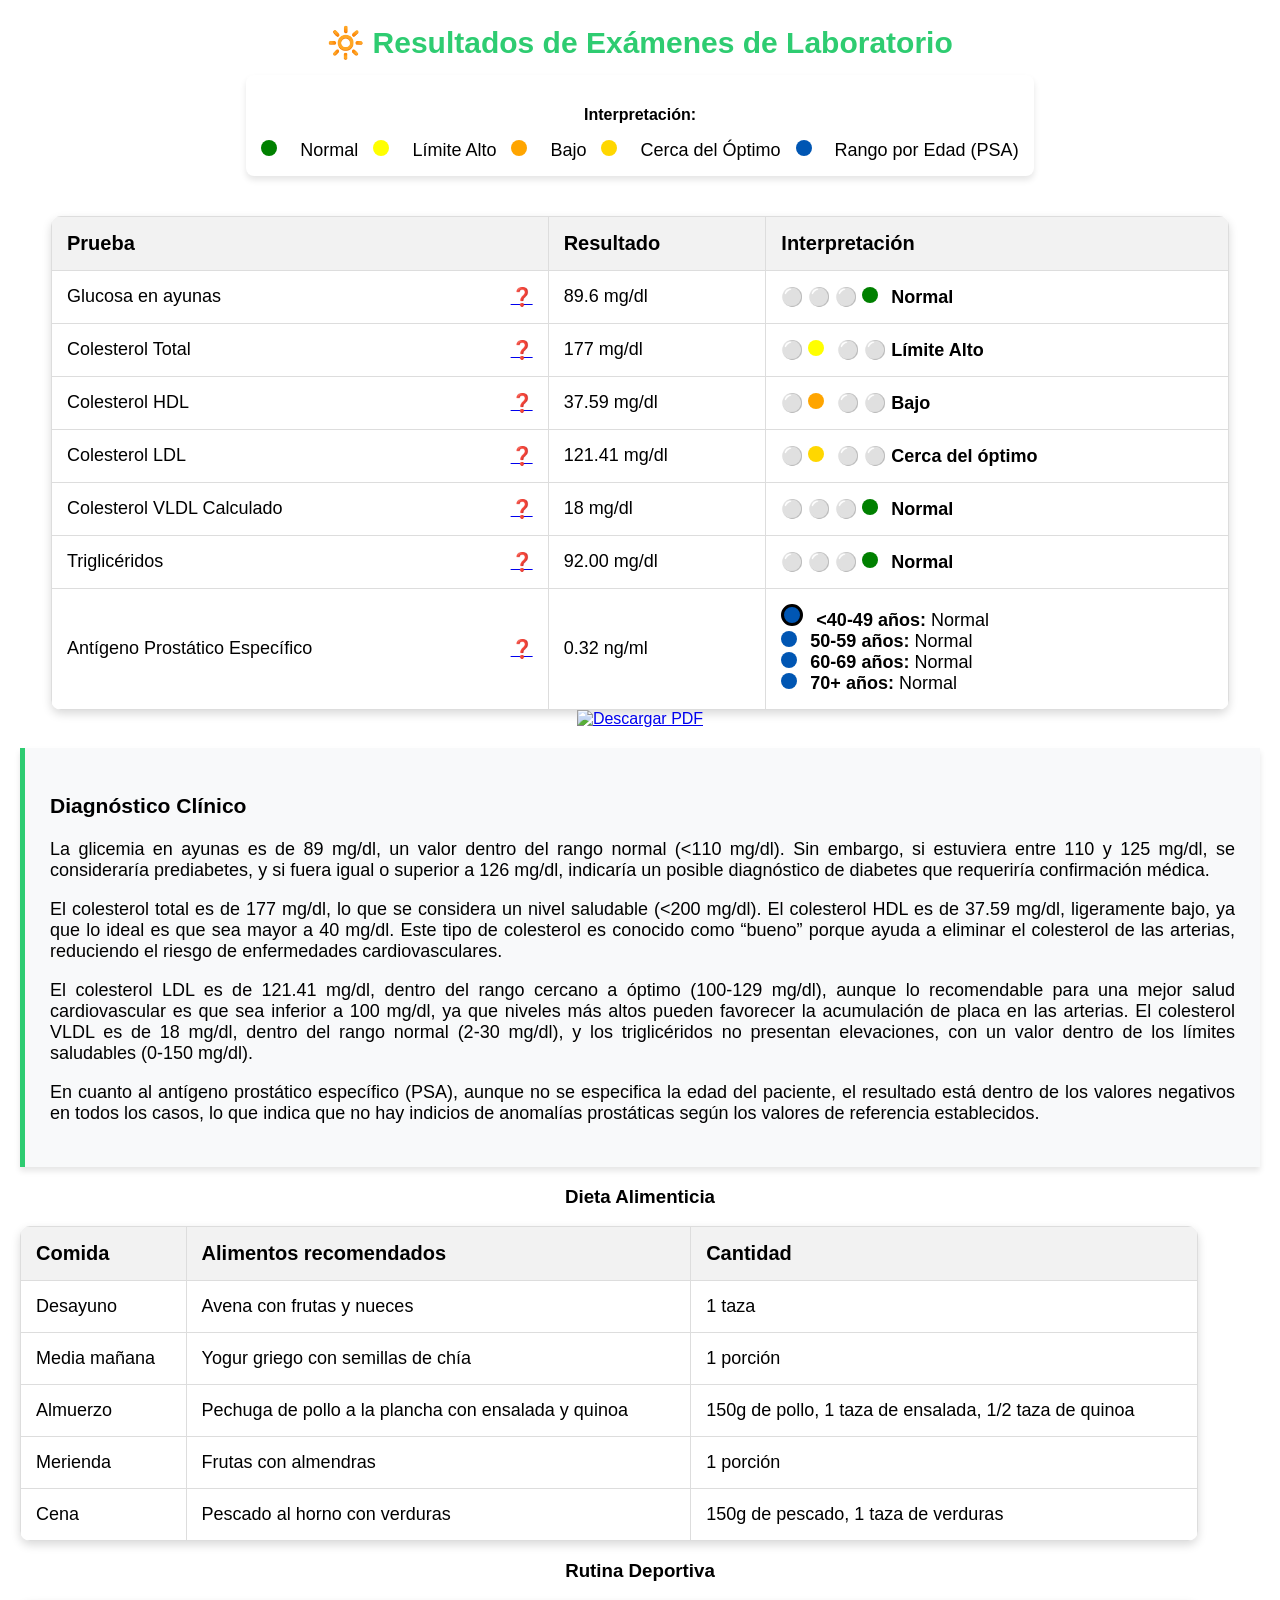
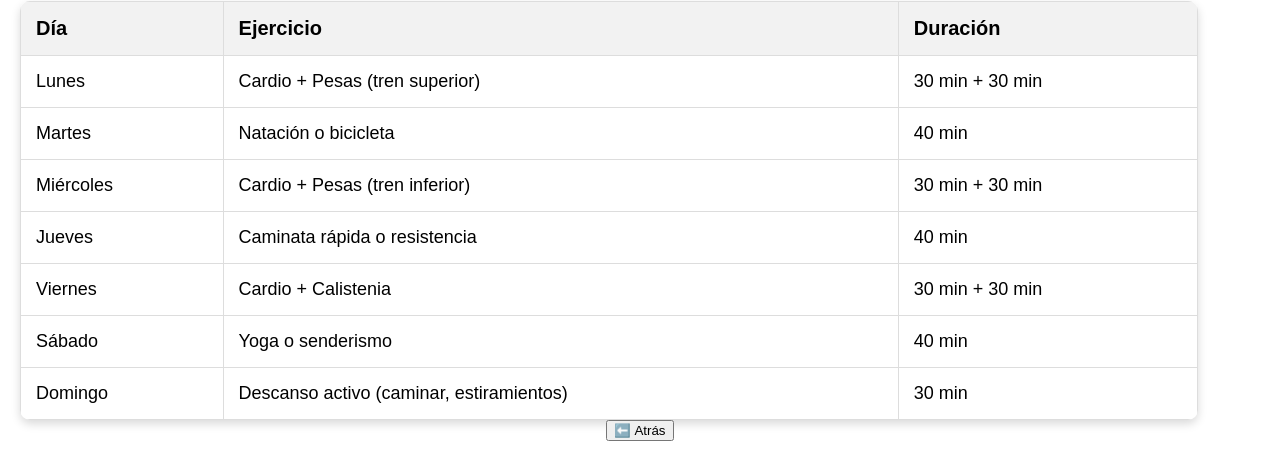
==== index3_p.html @ 1284030d "Add files via upload" ====
<!DOCTYPE html>
<html lang="es">
<head>
    <meta charset="UTF-8">
    <meta name="viewport" content="width=device-width, initial-scale=1.0">
    <title>Resultados de Exámenes</title>
    <link rel="stylesheet" href="stilo3.css">
    <style>
        .info-icon {
            margin-left: 10px;
            float: right;
        }
    </style>
</head>
<body>

    <h2>🔆 <b>Resultados de Exámenes de Laboratorio</b></h2>

    <!-- Leyenda de colores -->
    <div class="leyenda">
        <p><b>Interpretación:</b></p>
        <div class="bolitas">
            <span class="circle verde"></span> Normal
            <span class="circle amarillo"></span> Límite Alto
            <span class="circle naranja"></span> Bajo
            <span class="circle dorado"></span> Cerca del Óptimo
            <span class="circle azul"></span> Rango por Edad (PSA)
        </div>
    </div>

    <div class="container">
        <table>
            <tr>
                <th>Prueba</th>
                <th>Resultado</th>
                <th>Interpretación</th>
            </tr>
            <tr>
                <td>Glucosa en ayunas <a href='https://medlineplus.gov/spanish/glucose.html' target='_blank' class='info-icon'>❓</a></td>
                <td>89.6 mg/dl</td>
                <td>
                    ⚪ ⚪ ⚪ <span class="circle verde"></span> <b>Normal</b>
                </td>
            </tr>
            <tr>
                <td>Colesterol Total <a href='https://medlineplus.gov/spanish/cholesterol.html' target='_blank' class='info-icon'>❓</a></td>
                <td>177 mg/dl</td>
                <td>
                    ⚪ <span class="circle amarillo"></span> ⚪ ⚪ <b>Límite Alto</b>
                </td>
            </tr>
            <tr>
                <td>Colesterol HDL <a href='https://medlineplus.gov/spanish/cholesterol.html' target='_blank' class='info-icon'>❓</a></td>
                <td>37.59 mg/dl</td>
                <td>
                    ⚪ <span class="circle naranja"></span> ⚪ ⚪ <b>Bajo</b>
                </td>
            </tr>
            <tr>
                <td>Colesterol LDL <a href='https://medlineplus.gov/spanish/cholesterol.html' target='_blank' class='info-icon'>❓</a></td>
                <td>121.41 mg/dl</td>
                <td>
                    ⚪ <span class="circle dorado"></span> ⚪ ⚪ <b>Cerca del óptimo</b>
                </td>
            </tr>
            <tr>
                <td>Colesterol VLDL Calculado <a href='https://medlineplus.gov/spanish/cholesterol.html' target='_blank' class='info-icon'>❓</a></td>
                <td>18 mg/dl</td>
                <td>
                    ⚪ ⚪ ⚪ <span class="circle verde"></span> <b>Normal</b>
                </td>
            </tr>
            <tr>
                <td>Triglicéridos <a href='https://medlineplus.gov/spanish/triglycerides.html' target='_blank' class='info-icon'>❓</a></td>
                <td>92.00 mg/dl</td>
                <td>
                    ⚪ ⚪ ⚪ <span class="circle verde"></span> <b>Normal</b>
                </td>
            </tr>
            <tr>
                <td>Antígeno Prostático Específico <a href='https://medlineplus.gov/spanish/prostatecancerscreening.html' target='_blank' class='info-icon'>❓</a></td>
                <td>0.32 ng/ml</td>
                <td>
                    <span class="circle azul activa"></span> <b>&lt;40-49 años:</b> Normal<br>
                    <span class="circle azul"></span> <b>50-59 años:</b> Normal<br>
                    <span class="circle azul"></span> <b>60-69 años:</b> Normal<br>
                    <span class="circle azul"></span> <b>70+ años:</b> Normal
                </td>
            </tr>
        </table>
    </div>

    <div class="boton-descargar">
        <a href="resultados.pdf" download="resultados.pdf">
            <img src="descargar.png" alt="Descargar PDF" class="descargar-img">
        </a>
    </div>
    
    
    <!-- Diagnóstico Clínico -->

    <!-- Diagnóstico Clínico -->
    <!-- Diagnóstico Clínico -->
<div class="diagnostico">
    <h3>Diagnóstico Clínico</h3>
    <p>La glicemia en ayunas es de 89 mg/dl, un valor dentro del rango normal (<110 mg/dl). Sin embargo, si estuviera entre 110 y 125 mg/dl, se consideraría prediabetes, y si fuera igual o superior a 126 mg/dl, indicaría un posible diagnóstico de diabetes que requeriría confirmación médica.</p>

    <p>El colesterol total es de 177 mg/dl, lo que se considera un nivel saludable (<200 mg/dl). El colesterol HDL es de 37.59 mg/dl, ligeramente bajo, ya que lo ideal es que sea mayor a 40 mg/dl. Este tipo de colesterol es conocido como “bueno” porque ayuda a eliminar el colesterol de las arterias, reduciendo el riesgo de enfermedades cardiovasculares.</p>

    <p>El colesterol LDL es de 121.41 mg/dl, dentro del rango cercano a óptimo (100-129 mg/dl), aunque lo recomendable para una mejor salud cardiovascular es que sea inferior a 100 mg/dl, ya que niveles más altos pueden favorecer la acumulación de placa en las arterias. El colesterol VLDL es de 18 mg/dl, dentro del rango normal (2-30 mg/dl), y los triglicéridos no presentan elevaciones, con un valor dentro de los límites saludables (0-150 mg/dl).</p>

    <p>En cuanto al antígeno prostático específico (PSA), aunque no se especifica la edad del paciente, el resultado está dentro de los valores negativos en todos los casos, lo que indica que no hay indicios de anomalías prostáticas según los valores de referencia establecidos.</p>
</div>


    <!-- Dieta Alimenticia -->
    <div class="dieta">
        <h3>Dieta Alimenticia</h3>
        <table>
            <tr>
                <th>Comida</th>
                <th>Alimentos recomendados</th>
                <th>Cantidad</th>
            </tr>
            <tr>
                <td>Desayuno</td>
                <td>Avena con frutas y nueces</td>
                <td>1 taza</td>
            </tr>
            <tr>
                <td>Media mañana</td>
                <td>Yogur griego con semillas de chía</td>
                <td>1 porción</td>
            </tr>
            <tr>
                <td>Almuerzo</td>
                <td>Pechuga de pollo a la plancha con ensalada y quinoa</td>
                <td>150g de pollo, 1 taza de ensalada, 1/2 taza de quinoa</td>
            </tr>
            <tr>
                <td>Merienda</td>
                <td>Frutas con almendras</td>
                <td>1 porción</td>
            </tr>
            <tr>
                <td>Cena</td>
                <td>Pescado al horno con verduras</td>
                <td>150g de pescado, 1 taza de verduras</td>
            </tr>
        </table>
    </div>

    <!-- Rutina Deportiva -->
    <div class="rutina">
        <h3>Rutina Deportiva</h3>
        <table>
            <tr>
                <th>Día</th>
                <th>Ejercicio</th>
                <th>Duración</th>
            </tr>
            <tr>
                <td>Lunes</td>
                <td>Cardio + Pesas (tren superior)</td>
                <td>30 min + 30 min</td>
            </tr>
            <tr>
                <td>Martes</td>
                <td>Natación o bicicleta</td>
                <td>40 min</td>
            </tr>
            <tr>
                <td>Miércoles</td>
                <td>Cardio + Pesas (tren inferior)</td>
                <td>30 min + 30 min</td>
            </tr>
            <tr>
                <td>Jueves</td>
                <td>Caminata rápida o resistencia</td>
                <td>40 min</td>
            </tr>
            <tr>
                <td>Viernes</td>
                <td>Cardio + Calistenia</td>
                <td>30 min + 30 min</td>
            </tr>
            <tr>
                <td>Sábado</td>
                <td>Yoga o senderismo</td>
                <td>40 min</td>
            </tr>
            <tr>
                <td>Domingo</td>
                <td>Descanso activo (caminar, estiramientos)</td>
                <td>30 min</td>
            </tr>
        </table>
    </div>

     <!-- Botón para volver atrás -->
     <div class="boton-atras">
        <button onclick="window.history.back()">⬅️ Atrás</button>
    </div>

    <script>
        function descargarPDF() {
            window.print();
        }
    </script>

</body>
</html>


</body>
</html>
---- stilo3.css ----
body {
    font-family: Arial, sans-serif;
    background-color: white; /* Fondo completamente blanco */
    margin: 20px;
    text-align: center;
}

h2 {
    font-size: 30px; /* Más grande */
    margin-bottom: 15px;
    color: #2ECC71; /* Verde claro */
}

.leyenda {
    background: #ffffff;
    padding: 15px;
    border-radius: 8px;
    box-shadow: 0px 4px 6px rgba(0, 0, 0, 0.1);
    display: inline-block;
    margin-bottom: 20px;
}

.bolitas {
    display: flex;
    justify-content: center;
    gap: 15px;
    margin-top: 5px;
    font-size: 18px;
}

/* Estilos de la tabla */
.container {
    display: flex;
    justify-content: center;
    margin-top: 20px;
}

table {
    width: 95%; /* Más grande */
    border-collapse: collapse;
    background: white;
    box-shadow: 0px 4px 10px rgba(0, 0, 0, 0.15);
    border-radius: 10px;
    overflow: hidden;
}

th, td {
    border: 1px solid #ddd;
    padding: 15px; /* Espaciado más grande */
    text-align: left;
    font-size: 18px; /* Letra más grande */
}

th {
    background-color: #f2f2f2;
    font-weight: bold;
    font-size: 20px;
}

/* Estilos de las bolitas de colores */
.circle {
    height: 16px; /* Más grande */
    width: 16px;
    border-radius: 50%;
    display: inline-block;
    margin-right: 8px;
}

/* Colores de interpretación */
.verde { background-color: green; }
.amarillo { background-color: yellow; }
.naranja { background-color: orange; }
.dorado { background-color: gold; }
.azul { background-color: #0056b3; }

/* Destacar la bolita de 44 años */
.activa {
    border: 3px solid black; /* Borde negro para resaltar */
}

.diagnostico {
    margin-top: 20px;
    padding: 25px;
    background: #f8f9fa;
    border-left: 5px solid #2ECC71;
    box-shadow: 0px 4px 6px rgba(0, 0, 0, 0.1);
    display: inline-block;
    text-align: justify;
    font-size: 18px;
}

.descargar-img {
    width: 50px;  /* Ajusta el tamaño inicial */
    transition: transform 0.3s ease;  /* Suaviza el efecto */
    cursor: pointer;  /* Cambia el cursor al pasar por encima */
}

.descargar-img:hover {
    transform: scale(1.2);  /* Amplía un 20% al pasar el mouse */
}
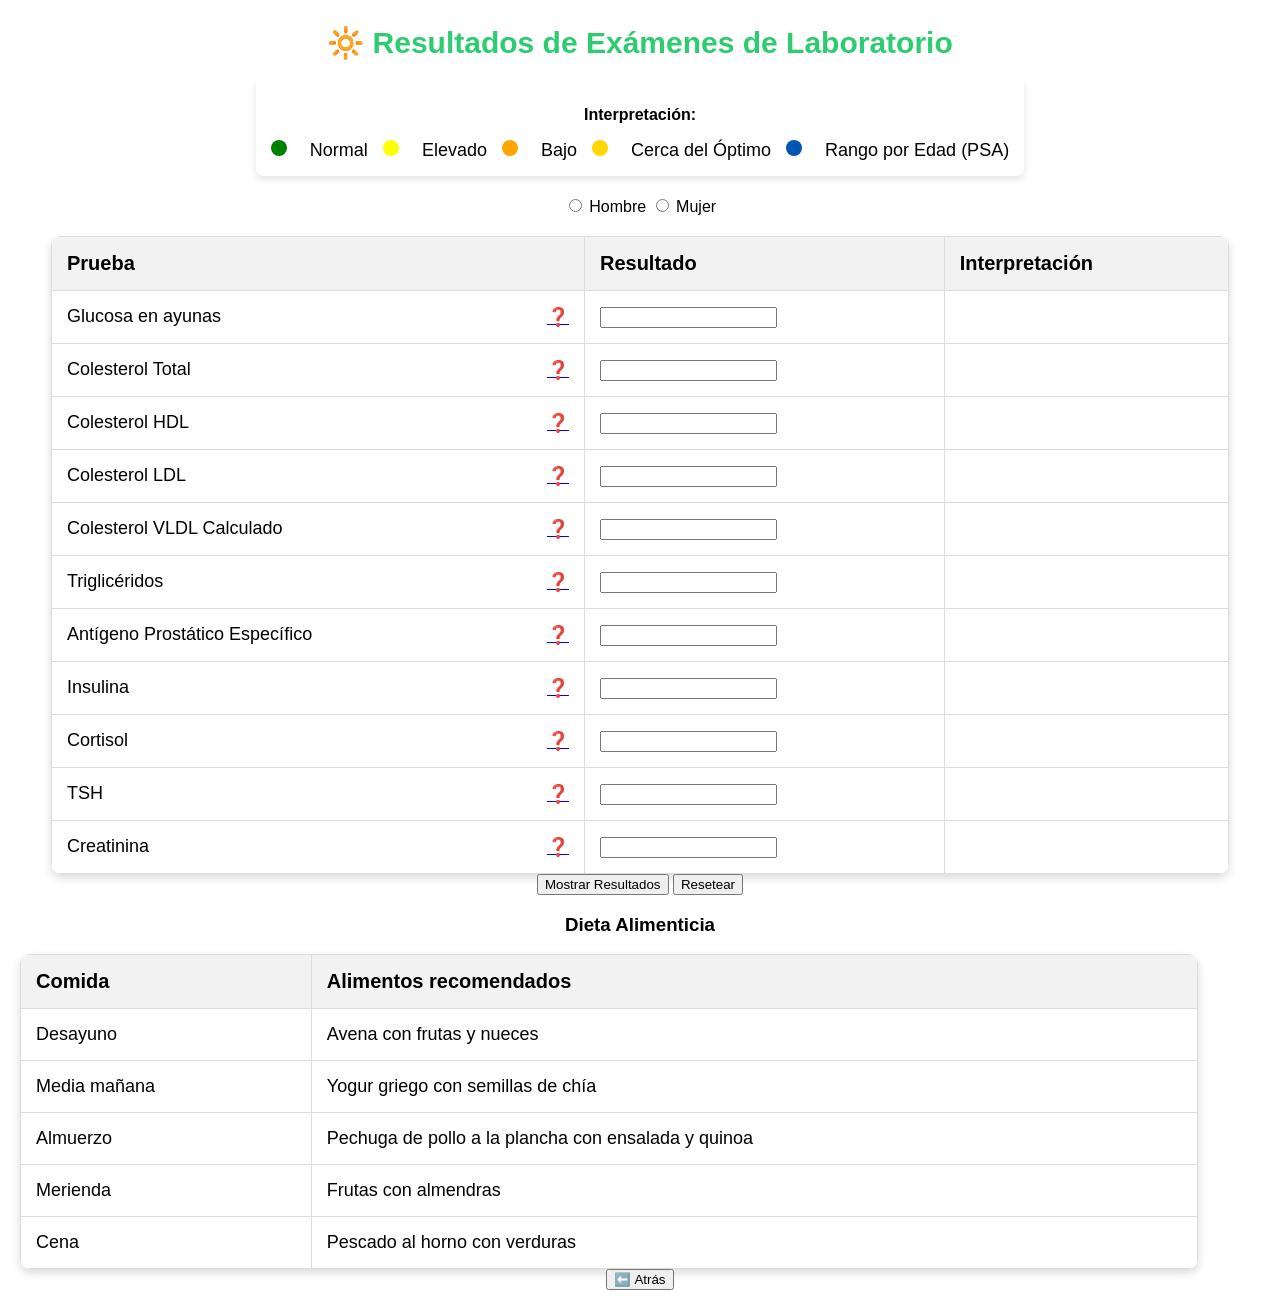
==== commit 286befeb: "Update index3_p.html" ====
--- a/index3_p.html
+++ b/index3_p.html
@@ -12,6 +12,8 @@
         }
     </style>
 </head>
+
+
 <body>
 
     <h2>🔆 <b>Resultados de Exámenes de Laboratorio</b></h2>
@@ -21,13 +23,18 @@
         <p><b>Interpretación:</b></p>
         <div class="bolitas">
             <span class="circle verde"></span> Normal
-            <span class="circle amarillo"></span> Límite Alto
+            <span class="circle amarillo"></span> Elevado
             <span class="circle naranja"></span> Bajo
             <span class="circle dorado"></span> Cerca del Óptimo
             <span class="circle azul"></span> Rango por Edad (PSA)
         </div>
     </div>
 
+    <div>
+        <label><input type="radio" name="genero" value="hombre"> Hombre</label>
+        <label><input type="radio" name="genero" value="mujer"> Mujer</label>
+    </div>
+    
     <div class="container">
         <table>
             <tr>
@@ -37,82 +44,125 @@
             </tr>
             <tr>
                 <td>Glucosa en ayunas <a href='https://medlineplus.gov/spanish/glucose.html' target='_blank' class='info-icon'>❓</a></td>
-                <td>89.6 mg/dl</td>
-                <td>
-                    ⚪ ⚪ ⚪ <span class="circle verde"></span> <b>Normal</b>
+                <td><input type="number" class="resultado-input" data-tipo="glucosa"></td>
+                <td>
+                    <span class="circle blanco"></span>
+                    <span class="circle blanco"></span>
+                    <span class="circle blanco"></span>
+                    <span class="circle blanco"></span>
                 </td>
             </tr>
             <tr>
                 <td>Colesterol Total <a href='https://medlineplus.gov/spanish/cholesterol.html' target='_blank' class='info-icon'>❓</a></td>
-                <td>177 mg/dl</td>
-                <td>
-                    ⚪ <span class="circle amarillo"></span> ⚪ ⚪ <b>Límite Alto</b>
+                <td><input type="number" class="resultado-input"></td>
+                <td>
+                    <span class="circle blanco"></span>
+                    <span class="circle blanco"></span>
+                    <span class="circle blanco"></span>
+                    <span class="circle blanco"></span>
                 </td>
             </tr>
             <tr>
                 <td>Colesterol HDL <a href='https://medlineplus.gov/spanish/cholesterol.html' target='_blank' class='info-icon'>❓</a></td>
-                <td>37.59 mg/dl</td>
-                <td>
-                    ⚪ <span class="circle naranja"></span> ⚪ ⚪ <b>Bajo</b>
+                <td><input type="number" class="resultado-input"></td>
+                <td>
+                    <span class="circle blanco"></span>
+                    <span class="circle blanco"></span>
+                    <span class="circle blanco"></span>
+                    <span class="circle blanco"></span>
                 </td>
             </tr>
             <tr>
                 <td>Colesterol LDL <a href='https://medlineplus.gov/spanish/cholesterol.html' target='_blank' class='info-icon'>❓</a></td>
-                <td>121.41 mg/dl</td>
-                <td>
-                    ⚪ <span class="circle dorado"></span> ⚪ ⚪ <b>Cerca del óptimo</b>
+                <td><input type="number" class="resultado-input"></td>
+                <td>
+                    <span class="circle blanco"></span>
+                    <span class="circle blanco"></span>
+                    <span class="circle blanco"></span>
+                    <span class="circle blanco"></span>
                 </td>
             </tr>
             <tr>
                 <td>Colesterol VLDL Calculado <a href='https://medlineplus.gov/spanish/cholesterol.html' target='_blank' class='info-icon'>❓</a></td>
-                <td>18 mg/dl</td>
-                <td>
-                    ⚪ ⚪ ⚪ <span class="circle verde"></span> <b>Normal</b>
+                <td><input type="number" class="resultado-input"></td>
+                <td>
+                    <span class="circle blanco"></span>
+                    <span class="circle blanco"></span>
+                    <span class="circle blanco"></span>
+                    <span class="circle blanco"></span>
                 </td>
             </tr>
             <tr>
                 <td>Triglicéridos <a href='https://medlineplus.gov/spanish/triglycerides.html' target='_blank' class='info-icon'>❓</a></td>
-                <td>92.00 mg/dl</td>
-                <td>
-                    ⚪ ⚪ ⚪ <span class="circle verde"></span> <b>Normal</b>
+                <td><input type="number" class="resultado-input"></td>
+                <td>
+                    <span class="circle blanco"></span>
+                    <span class="circle blanco"></span>
+                    <span class="circle blanco"></span>
+                    <span class="circle blanco"></span>
                 </td>
             </tr>
             <tr>
                 <td>Antígeno Prostático Específico <a href='https://medlineplus.gov/spanish/prostatecancerscreening.html' target='_blank' class='info-icon'>❓</a></td>
-                <td>0.32 ng/ml</td>
-                <td>
-                    <span class="circle azul activa"></span> <b>&lt;40-49 años:</b> Normal<br>
-                    <span class="circle azul"></span> <b>50-59 años:</b> Normal<br>
-                    <span class="circle azul"></span> <b>60-69 años:</b> Normal<br>
-                    <span class="circle azul"></span> <b>70+ años:</b> Normal
-                </td>
-            </tr>
+                <td><input type="number" class="resultado-input"></td>
+                <td>
+                    <span class="circle blanco"></span>
+                    <span class="circle blanco"></span>
+                    <span class="circle blanco"></span>
+                    <span class="circle blanco"></span>
+                </td>
+            </tr>
+
+            <tr>
+                <td>Insulina <a href='https://medlineplus.gov/spanish/pruebas-de-laboratorio/insulina-en-la-sangre/' target='_blank' class='info-icon'>❓</a></td>
+                <td><input type="number" class="resultado-input"></td>
+                <td>
+                    <span class="circle blanco"></span>
+                    <span class="circle blanco"></span>
+                    <span class="circle blanco"></span>
+                    <span class="circle blanco"></span>
+                </td>
+            </tr>
+            <tr>
+                <td>Cortisol <a href='https://medlineplus.gov/spanish/pruebas-de-laboratorio/prueba-de-cortisol/' target='_blank' class='info-icon'>❓</a></td>
+                <td><input type="number" class="resultado-input"></td>
+                <td>
+                    <span class="circle blanco"></span>
+                    <span class="circle blanco"></span>
+                    <span class="circle blanco"></span>
+                    <span class="circle blanco"></span>
+                </td>
+            </tr>
+            <tr>
+                <td>TSH <a href='https://medlineplus.gov/spanish/pruebas-de-laboratorio/prueba-de-tsh/' target='_blank' class='info-icon'>❓</a></td>
+                <td><input type="number" class="resultado-input"></td>
+                <td>
+                    <span class="circle blanco"></span>
+                    <span class="circle blanco"></span>
+                    <span class="circle blanco"></span>
+                    <span class="circle blanco"></span>
+                </td>
+            </tr>
+            <tr>
+                <td>Creatinina <a href='https://medlineplus.gov/spanish/pruebas-de-laboratorio/prueba-de-creatinina/' target='_blank' class='info-icon'>❓</a></td>
+                <td><input type="number" class="resultado-input"></td>
+                <td>
+                    <span class="circle blanco"></span>
+                    <span class="circle blanco"></span>
+                    <span class="circle blanco"></span>
+                    <span class="circle blanco"></span>
+                </td>
+            </tr>
+            
         </table>
     </div>
 
-    <div class="boton-descargar">
-        <a href="resultados.pdf" download="resultados.pdf">
-            <img src="descargar.png" alt="Descargar PDF" class="descargar-img">
-        </a>
+    <!-- Botones para mostrar resultados y resetear -->
+    <div class="botones">
+        <button id="mostrarResultados">Mostrar Resultados</button>
+        <button id="resetear">Resetear</button>
     </div>
     
-    
-    <!-- Diagnóstico Clínico -->
-
-    <!-- Diagnóstico Clínico -->
-    <!-- Diagnóstico Clínico -->
-<div class="diagnostico">
-    <h3>Diagnóstico Clínico</h3>
-    <p>La glicemia en ayunas es de 89 mg/dl, un valor dentro del rango normal (<110 mg/dl). Sin embargo, si estuviera entre 110 y 125 mg/dl, se consideraría prediabetes, y si fuera igual o superior a 126 mg/dl, indicaría un posible diagnóstico de diabetes que requeriría confirmación médica.</p>
-
-    <p>El colesterol total es de 177 mg/dl, lo que se considera un nivel saludable (<200 mg/dl). El colesterol HDL es de 37.59 mg/dl, ligeramente bajo, ya que lo ideal es que sea mayor a 40 mg/dl. Este tipo de colesterol es conocido como “bueno” porque ayuda a eliminar el colesterol de las arterias, reduciendo el riesgo de enfermedades cardiovasculares.</p>
-
-    <p>El colesterol LDL es de 121.41 mg/dl, dentro del rango cercano a óptimo (100-129 mg/dl), aunque lo recomendable para una mejor salud cardiovascular es que sea inferior a 100 mg/dl, ya que niveles más altos pueden favorecer la acumulación de placa en las arterias. El colesterol VLDL es de 18 mg/dl, dentro del rango normal (2-30 mg/dl), y los triglicéridos no presentan elevaciones, con un valor dentro de los límites saludables (0-150 mg/dl).</p>
-
-    <p>En cuanto al antígeno prostático específico (PSA), aunque no se especifica la edad del paciente, el resultado está dentro de los valores negativos en todos los casos, lo que indica que no hay indicios de anomalías prostáticas según los valores de referencia establecidos.</p>
-</div>
-
-
     <!-- Dieta Alimenticia -->
     <div class="dieta">
         <h3>Dieta Alimenticia</h3>
@@ -120,97 +170,61 @@
             <tr>
                 <th>Comida</th>
                 <th>Alimentos recomendados</th>
-                <th>Cantidad</th>
             </tr>
             <tr>
                 <td>Desayuno</td>
                 <td>Avena con frutas y nueces</td>
-                <td>1 taza</td>
             </tr>
             <tr>
                 <td>Media mañana</td>
                 <td>Yogur griego con semillas de chía</td>
-                <td>1 porción</td>
             </tr>
             <tr>
                 <td>Almuerzo</td>
                 <td>Pechuga de pollo a la plancha con ensalada y quinoa</td>
-                <td>150g de pollo, 1 taza de ensalada, 1/2 taza de quinoa</td>
             </tr>
             <tr>
                 <td>Merienda</td>
                 <td>Frutas con almendras</td>
-                <td>1 porción</td>
             </tr>
             <tr>
                 <td>Cena</td>
                 <td>Pescado al horno con verduras</td>
-                <td>150g de pescado, 1 taza de verduras</td>
             </tr>
         </table>
-    </div>
-
-    <!-- Rutina Deportiva -->
-    <div class="rutina">
-        <h3>Rutina Deportiva</h3>
-        <table>
-            <tr>
-                <th>Día</th>
-                <th>Ejercicio</th>
-                <th>Duración</th>
-            </tr>
-            <tr>
-                <td>Lunes</td>
-                <td>Cardio + Pesas (tren superior)</td>
-                <td>30 min + 30 min</td>
-            </tr>
-            <tr>
-                <td>Martes</td>
-                <td>Natación o bicicleta</td>
-                <td>40 min</td>
-            </tr>
-            <tr>
-                <td>Miércoles</td>
-                <td>Cardio + Pesas (tren inferior)</td>
-                <td>30 min + 30 min</td>
-            </tr>
-            <tr>
-                <td>Jueves</td>
-                <td>Caminata rápida o resistencia</td>
-                <td>40 min</td>
-            </tr>
-            <tr>
-                <td>Viernes</td>
-                <td>Cardio + Calistenia</td>
-                <td>30 min + 30 min</td>
-            </tr>
-            <tr>
-                <td>Sábado</td>
-                <td>Yoga o senderismo</td>
-                <td>40 min</td>
-            </tr>
-            <tr>
-                <td>Domingo</td>
-                <td>Descanso activo (caminar, estiramientos)</td>
-                <td>30 min</td>
-            </tr>
-        </table>
-    </div>
-
-     <!-- Botón para volver atrás -->
-     <div class="boton-atras">
+    </div> 
+
+    <!-- Botón para volver atrás -->
+    <div class="boton-atras">
         <button onclick="window.history.back()">⬅️ Atrás</button>
     </div>
 
     <script>
-        function descargarPDF() {
-            window.print();
-        }
+        document.getElementById("mostrarResultados").addEventListener("click", function() {
+            let inputs = document.querySelectorAll(".resultado-input");
+            let completo = true;
+
+            inputs.forEach(input => {
+                if (input.value.trim() === "") {
+                    completo = false;
+                }
+            });
+
+            if (completo) {
+                alert("Resultados guardados correctamente.");
+            } else {
+                alert("Por favor, llena todas las casillas antes de continuar.");
+            }
+        });
+
+        document.getElementById("resetear").addEventListener("click", function() {
+            document.querySelectorAll(".resultado-input").forEach(input => {
+                input.value = "";
+            });
+        });
     </script>
+    
+<script src="script.js"></script>
 
 </body>
 </html>
-
-
-</body>
-</html>
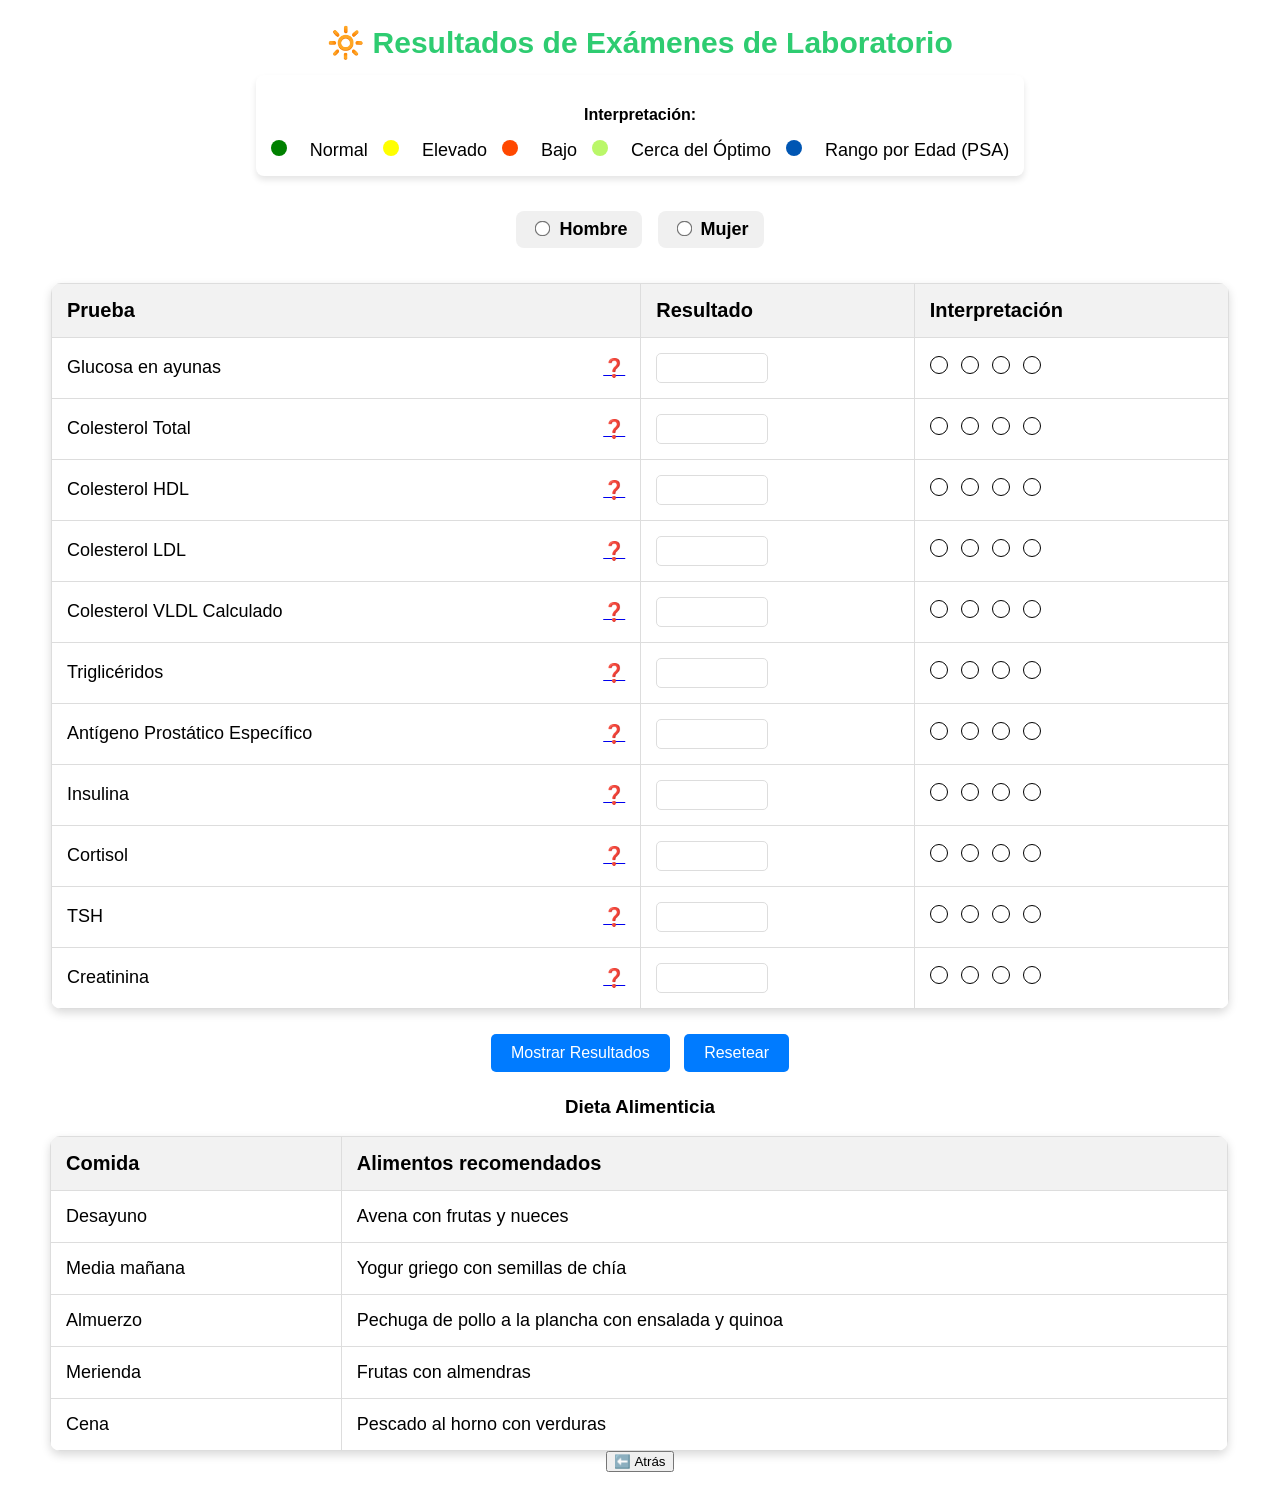
==== commit b60d8796: "Update index3_p.html" ====
--- a/index3_p.html
+++ b/index3_p.html
@@ -30,7 +30,7 @@
         </div>
     </div>
 
-    <div>
+    <div class="genero">
         <label><input type="radio" name="genero" value="hombre"> Hombre</label>
         <label><input type="radio" name="genero" value="mujer"> Mujer</label>
     </div>
--- a/stilo3.css
+++ b/stilo3.css
@@ -67,34 +67,72 @@
 }
 
 /* Colores de interpretación */
+.blanco { background-color: white; border: 1px solid black; }
 .verde { background-color: green; }
 .amarillo { background-color: yellow; }
-.naranja { background-color: orange; }
-.dorado { background-color: gold; }
+.naranja { background-color: rgb(255, 72, 0); }
+.dorado { background-color: rgb(186, 247, 105); }
 .azul { background-color: #0056b3; }
 
 /* Destacar la bolita de 44 años */
 .activa {
     border: 3px solid black; /* Borde negro para resaltar */
 }
-
-.diagnostico {
-    margin-top: 20px;
-    padding: 25px;
-    background: #f8f9fa;
-    border-left: 5px solid #2ECC71;
-    box-shadow: 0px 4px 6px rgba(0, 0, 0, 0.1);
-    display: inline-block;
-    text-align: justify;
-    font-size: 18px;
+.resultado-input {
+    width: 100px;
+    padding: 5px;
+    text-align: center;
+    font-size: 16px;
+    border: 1px solid #ddd;
+    border-radius: 5px;
 }
 
-.descargar-img {
-    width: 50px;  /* Ajusta el tamaño inicial */
-    transition: transform 0.3s ease;  /* Suaviza el efecto */
-    cursor: pointer;  /* Cambia el cursor al pasar por encima */
+.botones {
+    margin-top: 20px;
+    text-align: center;
 }
 
-.descargar-img:hover {
-    transform: scale(1.2);  /* Amplía un 20% al pasar el mouse */
-}+.botones button {
+    background-color: #007bff;
+    color: white;
+    padding: 10px 20px;
+    border: none;
+    border-radius: 5px;
+    font-size: 16px;
+    cursor: pointer;
+    margin: 5px;
+}
+
+.botones button:hover {
+    background-color: #0056b3;
+}
+
+.dieta table {
+    margin-left: 30px; /* Ajusta el valor según lo necesites */
+}
+
+div.genero {
+    font-size: 18px; /* Aumenta el tamaño del texto */
+    font-weight: bold; /* Hace que el texto sea más grueso */
+    padding: 10px; /* Agrega un poco de espacio alrededor */
+}
+
+div.genero label {
+    display: inline-block;
+    background-color: #f0f0f0; /* Fondo suave para resaltar */
+    padding: 8px 15px;
+    border-radius: 8px; /* Bordes redondeados */
+    cursor: pointer; /* Indica que es clickeable */
+    margin: 5px;
+    transition: background 0.3s;
+}
+
+div.genero label:hover {
+    background-color: #ddd; /* Cambio de color al pasar el cursor */
+}
+
+div.genero input {
+    transform: scale(1.2); /* Agranda los radio buttons un poco */
+    margin-right: 5px;
+}
+
